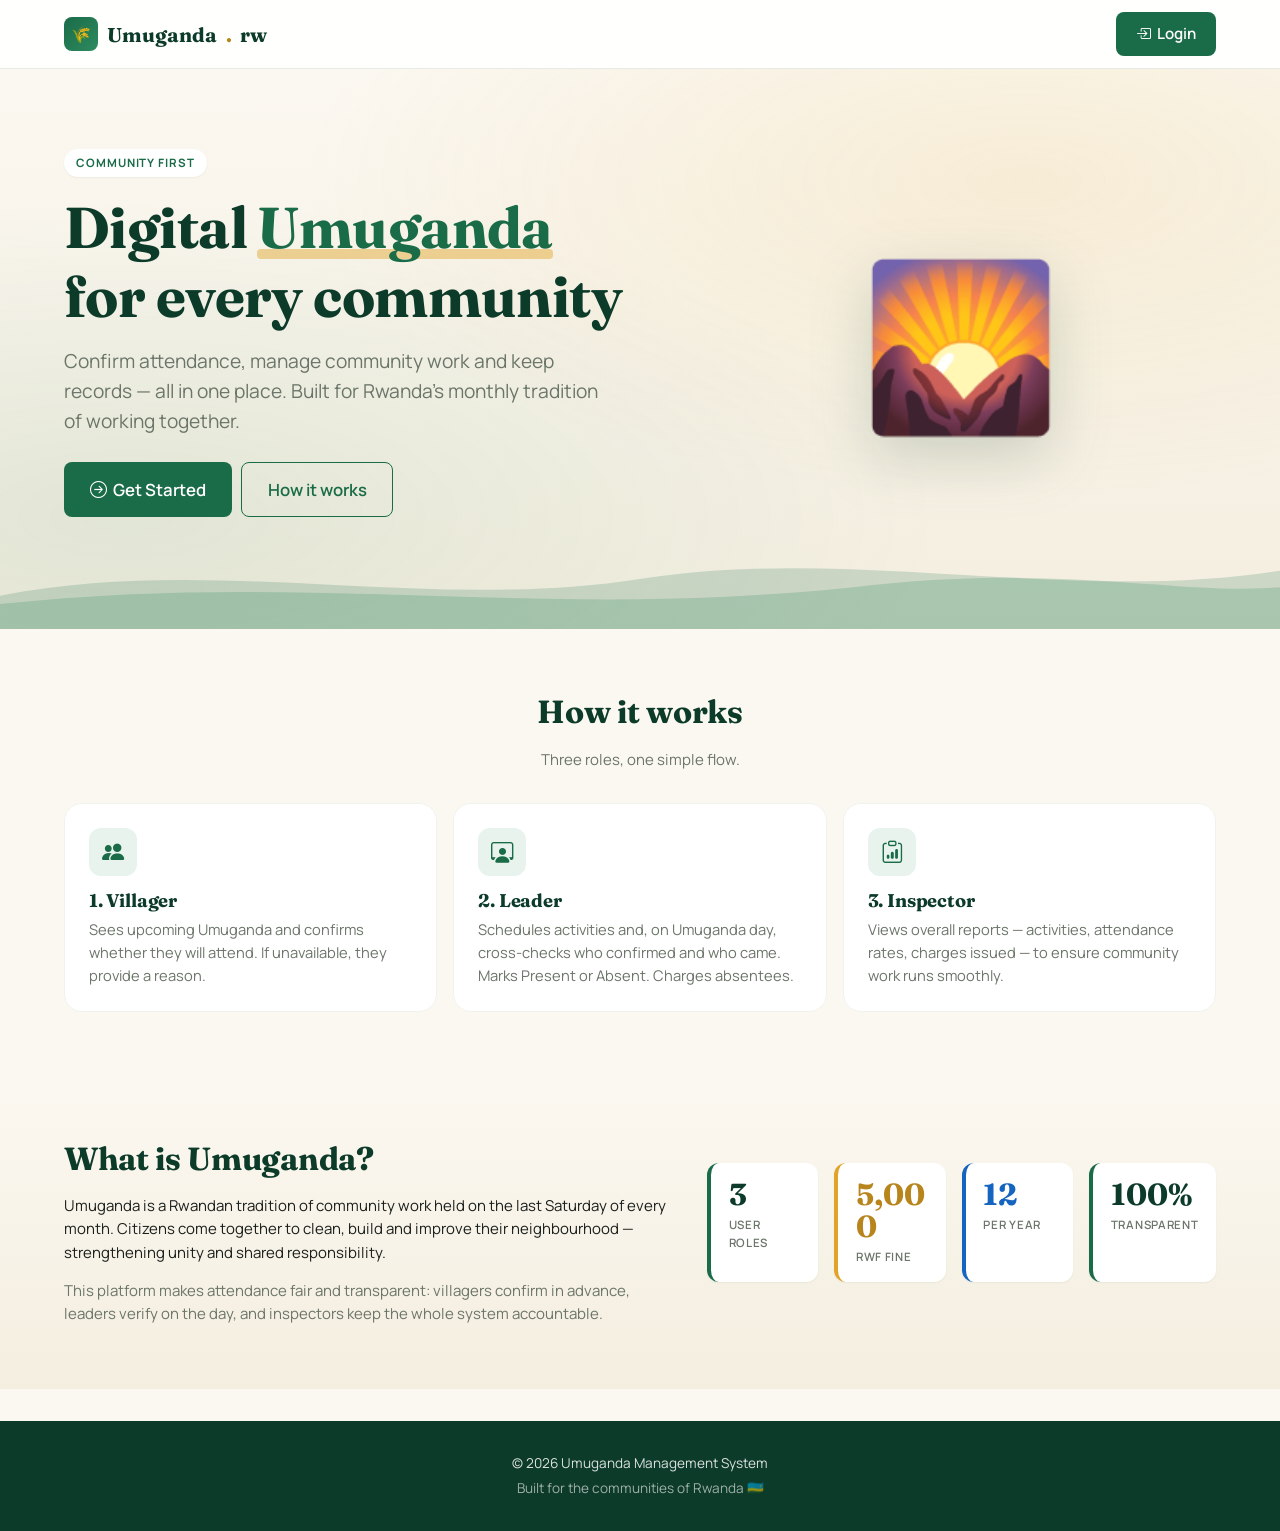
==== index.html @ d2fcb392 "My first commit" ====
<!DOCTYPE html>
<html lang="en">
<head>
  <meta charset="UTF-8" />
  <meta name="viewport" content="width=device-width, initial-scale=1, viewport-fit=cover" />
  <meta name="theme-color" content="#0d3b2a" />
  <title>Umuganda Management System | Welcome</title>

  <link rel="stylesheet" href="https://cdn.jsdelivr.net/npm/bootstrap-icons@1.11.1/font/bootstrap-icons.css" />
  <link rel="preconnect" href="https://fonts.googleapis.com" />
  <link rel="preconnect" href="https://fonts.gstatic.com" crossorigin />
  <link href="https://fonts.googleapis.com/css2?family=Fraunces:opsz,wght@9..144,500;9..144,700&family=Manrope:wght@400;500;600;700&display=swap" rel="stylesheet" />
  <link rel="stylesheet" href="css/style.css" />
</head>
<body>

  <nav class="u-navbar">
    <div class="u-container u-navbar-inner">
      <a href="index.html" class="u-brand">
        <span class="u-brand-mark"></span>
        Umuganda<span class="u-brand-dot">.</span>rw
      </a>
      <div class="u-nav-actions">
        <a href="login.html" class="btn btn-primary">
          <i class="bi bi-box-arrow-in-right"></i> <span>Login</span>
        </a>
      </div>
    </div>
  </nav>

  <!-- Hero -->
  <section class="u-hero">
    <div class="u-container">
      <div class="u-grid-hero">
        <div class="u-fade-up">
          <span class="u-tag">Community First</span>
          <h1>Digital <span class="accent">Umuganda</span><br />for every community</h1>
          <p class="lead">
            Confirm attendance, manage community work and keep records — all in one place.
            Built for Rwanda's monthly tradition of working together.
          </p>
          <div class="u-hero-actions">
            <a href="login.html" class="btn btn-primary btn-lg">
              <i class="bi bi-arrow-right-circle"></i> Get Started
            </a>
            <a href="#how" class="btn btn-outline btn-lg">How it works</a>
          </div>
        </div>
        <div class="u-fade-up d2 u-text-center">
          <div class="u-hero-illus">🌄</div>
        </div>
      </div>
    </div>
  </section>

  <!-- How it works -->
  <section id="how" class="u-section">
    <div class="u-container">
      <div class="u-section-head">
        <h2>How it works</h2>
        <p>Three roles, one simple flow.</p>
      </div>

      <div class="u-features">
        <div class="u-feature u-fade-up">
          <span class="u-feature-icon"><i class="bi bi-people-fill"></i></span>
          <h4>1. Villager</h4>
          <p>Sees upcoming Umuganda and confirms whether they will attend. If unavailable, they provide a reason.</p>
        </div>
        <div class="u-feature u-fade-up d1">
          <span class="u-feature-icon"><i class="bi bi-person-workspace"></i></span>
          <h4>2. Leader</h4>
          <p>Schedules activities and, on Umuganda day, cross-checks who confirmed and who came. Marks Present or Absent. Charges absentees.</p>
        </div>
        <div class="u-feature u-fade-up d2">
          <span class="u-feature-icon"><i class="bi bi-clipboard-data"></i></span>
          <h4>3. Inspector</h4>
          <p>Views overall reports — activities, attendance rates, charges issued — to ensure community work runs smoothly.</p>
        </div>
      </div>
    </div>
  </section>

  <!-- About -->
  <section class="u-section tinted">
    <div class="u-container">
      <div class="u-grid-hero">
        <div>
          <h2>What is Umuganda?</h2>
          <p>
            Umuganda is a Rwandan tradition of community work held on the last
            Saturday of every month. Citizens come together to clean, build and
            improve their neighbourhood — strengthening unity and shared
            responsibility.
          </p>
          <p class="u-text-muted u-mb-0">
            This platform makes attendance fair and transparent: villagers
            confirm in advance, leaders verify on the day, and inspectors keep
            the whole system accountable.
          </p>
        </div>
        <div class="u-stats-grid">
          <div class="u-stat"><div class="value">3</div><div class="label">User Roles</div></div>
          <div class="u-stat gold"><div class="value">5,000</div><div class="label">RWF Fine</div></div>
          <div class="u-stat blue"><div class="value">12</div><div class="label">Per Year</div></div>
          <div class="u-stat"><div class="value">100%</div><div class="label">Transparent</div></div>
        </div>
      </div>
    </div>
  </section>

  <footer class="u-footer">
    <div class="u-container">
      <p>© 2026 Umuganda Management System</p>
      <p class="sub">Built for the communities of Rwanda 🇷🇼</p>
    </div>
  </footer>

  <script src="js/script.js"></script>
</body>
</html>
---- css/style.css ----
/* =====================================================
   UMUGANDA MANAGEMENT SYSTEM — POLISHED UI (v3)
   Mobile-first, refined, fully responsive.
===================================================== */

:root {
  /* Palette */
  --u-green-900: #0d3b2a;
  --u-green-800: #155138;
  --u-green-700: #1a6b48;
  --u-green-500: #2e8b5f;
  --u-green-100: #e8f3ed;
  --u-green-50:  #f3f9f5;

  --u-gold:      #e0a528;
  --u-gold-dark: #b8851d;
  --u-gold-100:  #fef5dd;

  --u-red:       #c0392b;
  --u-red-100:   #fce8e6;
  --u-blue:      #1565c0;
  --u-blue-100:  #e3f0fc;

  --u-cream:     #fbf8f1;
  --u-surface:   #ffffff;
  --u-ink:       #1a1f1c;
  --u-muted:     #6b7569;
  --u-border:    #e7ebe5;
  --u-border-soft: #f0f3ed;

  /* Shadows */
  --u-shadow-sm: 0 1px 2px rgba(13, 59, 42, 0.06);
  --u-shadow:    0 4px 16px rgba(13, 59, 42, 0.08);
  --u-shadow-lg: 0 16px 48px rgba(13, 59, 42, 0.12);

  /* Radius */
  --u-r-sm: 8px;
  --u-r:    12px;
  --u-r-lg: 18px;

  /* Layout */
  --u-container: 1200px;
}

/* ===== Reset & Base ===== */
*, *::before, *::after { box-sizing: border-box; }

html { -webkit-text-size-adjust: 100%; }

body {
  margin: 0;
  font-family: 'Manrope', 'Inter', system-ui, sans-serif;
  font-size: 15px;
  line-height: 1.55;
  color: var(--u-ink);
  background: var(--u-cream);
  min-height: 100vh;
  -webkit-font-smoothing: antialiased;
}

h1, h2, h3, h4, h5, h6 {
  font-family: 'Fraunces', 'Playfair Display', Georgia, serif;
  font-weight: 700;
  color: var(--u-green-900);
  margin: 0 0 0.5em;
  letter-spacing: -0.01em;
  line-height: 1.2;
}

h1 { font-size: clamp(1.8rem, 4.5vw, 2.6rem); }
h2 { font-size: clamp(1.5rem, 3.5vw, 2rem); }
h3 { font-size: clamp(1.15rem, 2.5vw, 1.35rem); }

a { color: var(--u-green-700); }

p { margin: 0 0 1em; }

img, svg { max-width: 100%; height: auto; display: block; }

/* ===== Container ===== */
.u-container {
  width: 100%;
  max-width: var(--u-container);
  margin: 0 auto;
  padding: 0 1rem;
}
@media (min-width: 768px) { .u-container { padding: 0 1.5rem; } }

/* ===== Navbar ===== */
.u-navbar {
  background: var(--u-surface);
  border-bottom: 1px solid var(--u-border);
  padding: 0.75rem 0;
  position: sticky;
  top: 0;
  z-index: 50;
  backdrop-filter: saturate(1.4) blur(8px);
  background: rgba(255, 255, 255, 0.92);
}
.u-navbar-inner {
  display: flex;
  align-items: center;
  justify-content: space-between;
  gap: 1rem;
}
.u-brand {
  display: inline-flex;
  align-items: center;
  gap: 0.55rem;
  text-decoration: none;
  color: var(--u-green-900);
  font-family: 'Fraunces', 'Playfair Display', serif;
  font-weight: 700;
  font-size: 1.25rem;
}
.u-brand-mark {
  width: 34px; height: 34px;
  background: linear-gradient(135deg, var(--u-green-700), var(--u-green-500));
  border-radius: var(--u-r-sm);
  display: inline-grid;
  place-items: center;
  color: var(--u-gold);
  font-size: 1rem;
}
.u-brand-mark::before { content: "🌾"; }
.u-brand-dot { color: var(--u-gold-dark); }

.u-nav-actions {
  display: flex;
  align-items: center;
  gap: 0.5rem;
}
.u-nav-user {
  display: none;
  align-items: center;
  gap: 0.5rem;
  font-size: 0.85rem;
  color: var(--u-muted);
}
@media (min-width: 640px) { .u-nav-user { display: inline-flex; } }

.u-avatar {
  width: 32px; height: 32px;
  border-radius: 50%;
  background: var(--u-green-100);
  color: var(--u-green-700);
  display: inline-grid;
  place-items: center;
  font-weight: 700;
  font-size: 0.85rem;
}

/* ===== Buttons ===== */
.btn {
  display: inline-flex;
  align-items: center;
  justify-content: center;
  gap: 0.4rem;
  border: none;
  background: transparent;
  font-family: inherit;
  font-size: 0.95rem;
  font-weight: 600;
  padding: 0.65rem 1.25rem;
  border-radius: var(--u-r-sm);
  cursor: pointer;
  text-decoration: none;
  transition: transform 0.15s ease, box-shadow 0.2s ease, background 0.2s ease, color 0.2s ease;
  white-space: nowrap;
  min-height: 44px;
}
.btn:active { transform: translateY(1px); }
.btn-sm  { font-size: 0.85rem; padding: 0.45rem 0.85rem; min-height: 36px; }
.btn-lg  { font-size: 1.05rem; padding: 0.85rem 1.6rem; }
.btn-block { width: 100%; }

.btn-primary {
  background: var(--u-green-700);
  color: #fff;
}
.btn-primary:hover { background: var(--u-green-800); box-shadow: 0 6px 18px rgba(13, 59, 42, 0.22); }

.btn-gold {
  background: var(--u-gold);
  color: var(--u-ink);
}
.btn-gold:hover { background: var(--u-gold-dark); color: #fff; box-shadow: 0 6px 18px rgba(184, 133, 29, 0.3); }

.btn-outline {
  background: transparent;
  color: var(--u-green-700);
  border: 1.5px solid var(--u-green-700);
}
.btn-outline:hover { background: var(--u-green-700); color: #fff; }

.btn-danger {
  background: var(--u-red);
  color: #fff;
}
.btn-danger:hover { background: #a02c20; box-shadow: 0 6px 18px rgba(192, 57, 43, 0.25); }

.btn-danger-outline {
  background: transparent;
  color: var(--u-red);
  border: 1.5px solid var(--u-red);
}
.btn-danger-outline:hover { background: var(--u-red); color: #fff; }

.btn-ghost {
  background: transparent;
  color: var(--u-muted);
}
.btn-ghost:hover { background: var(--u-green-50); color: var(--u-green-700); }

/* Icon-only on small screens */
.btn-icon-mobile .label { display: inline; }
@media (max-width: 480px) {
  .btn-icon-mobile { padding: 0.5rem; min-width: 40px; }
  .btn-icon-mobile .label { display: none; }
}

/* ===== Forms ===== */
.u-form-group { margin-bottom: 1rem; }
.u-form-label {
  display: block;
  font-weight: 600;
  font-size: 0.85rem;
  color: var(--u-ink);
  margin-bottom: 0.4rem;
}
.u-input, .u-textarea, .u-select {
  width: 100%;
  font-family: inherit;
  font-size: 0.95rem;
  padding: 0.7rem 0.9rem;
  background: #fff;
  border: 1.5px solid var(--u-border);
  border-radius: var(--u-r-sm);
  color: var(--u-ink);
  transition: border-color 0.15s, box-shadow 0.15s;
  min-height: 44px;
}
.u-textarea { min-height: 90px; resize: vertical; }
.u-input:focus, .u-textarea:focus, .u-select:focus {
  outline: none;
  border-color: var(--u-green-500);
  box-shadow: 0 0 0 3px rgba(46, 139, 95, 0.15);
}
.u-form-row {
  display: grid;
  grid-template-columns: 1fr;
  gap: 0.75rem;
}
@media (min-width: 600px) {
  .u-form-row.cols-2 { grid-template-columns: 1fr 1fr; }
}

/* ===== Cards & Panels ===== */
.u-panel {
  background: var(--u-surface);
  border-radius: var(--u-r-lg);
  padding: 1.25rem;
  margin-bottom: 1rem;
  box-shadow: var(--u-shadow);
  border: 1px solid var(--u-border-soft);
}
@media (min-width: 768px) {
  .u-panel { padding: 1.6rem; margin-bottom: 1.25rem; }
}

.u-panel-title {
  font-size: 1.1rem;
  margin: 0 0 1rem;
  display: flex;
  align-items: center;
  gap: 0.6rem;
}
.u-panel-title::before {
  content: "";
  width: 4px;
  height: 20px;
  background: var(--u-gold);
  border-radius: 4px;
  display: inline-block;
}
.u-panel-subtitle {
  color: var(--u-muted);
  font-size: 0.85rem;
  margin: -0.5rem 0 1rem;
}

/* ===== Stats Cards ===== */
.u-stats-grid {
  display: grid;
  grid-template-columns: repeat(2, 1fr);
  gap: 0.75rem;
  margin-bottom: 1.25rem;
}
@media (min-width: 768px) {
  .u-stats-grid { grid-template-columns: repeat(4, 1fr); gap: 1rem; }
}
.u-stat {
  background: var(--u-surface);
  border-radius: var(--u-r);
  padding: 1rem 1.1rem;
  box-shadow: var(--u-shadow-sm);
  border-left: 4px solid var(--u-green-700);
  transition: transform 0.2s, box-shadow 0.2s;
}
.u-stat:hover { transform: translateY(-2px); box-shadow: var(--u-shadow); }
.u-stat .value {
  font-family: 'Fraunces', 'Playfair Display', serif;
  font-size: clamp(1.4rem, 4vw, 1.9rem);
  font-weight: 700;
  color: var(--u-green-900);
  line-height: 1.05;
  word-break: break-word;
}
.u-stat .label {
  margin-top: 0.3rem;
  color: var(--u-muted);
  font-size: 0.72rem;
  text-transform: uppercase;
  letter-spacing: 0.06em;
  font-weight: 600;
}
.u-stat.gold      { border-left-color: var(--u-gold); }
.u-stat.gold      .value { color: var(--u-gold-dark); }
.u-stat.blue      { border-left-color: var(--u-blue); }
.u-stat.blue      .value { color: var(--u-blue); }
.u-stat.danger    { border-left-color: var(--u-red); }
.u-stat.danger    .value { color: var(--u-red); }

/* ===== Tables (with mobile card transformation) ===== */
.u-table-wrap { overflow-x: auto; -webkit-overflow-scrolling: touch; }

.u-table {
  width: 100%;
  border-collapse: collapse;
  font-size: 0.92rem;
}
.u-table th {
  text-align: left;
  font-size: 0.72rem;
  text-transform: uppercase;
  letter-spacing: 0.07em;
  color: var(--u-muted);
  font-weight: 700;
  padding: 0.7rem 0.8rem;
  border-bottom: 2px solid var(--u-border);
  white-space: nowrap;
}
.u-table td {
  padding: 0.85rem 0.8rem;
  border-bottom: 1px solid var(--u-border-soft);
  vertical-align: top;
}
.u-table tr:last-child td { border-bottom: none; }
.u-table tr:hover td { background: var(--u-green-50); }

/* On mobile, transform each row into a card */
@media (max-width: 700px) {
  .u-table thead { display: none; }
  .u-table, .u-table tbody, .u-table tr, .u-table td { display: block; width: 100%; }
  .u-table tr {
    background: var(--u-surface);
    border: 1px solid var(--u-border);
    border-radius: var(--u-r);
    margin-bottom: 0.7rem;
    padding: 0.75rem 1rem;
  }
  .u-table tr:hover td { background: transparent; }
  .u-table td {
    display: flex;
    justify-content: space-between;
    align-items: center;
    gap: 0.75rem;
    padding: 0.45rem 0;
    border: none;
    text-align: right;
  }
  .u-table td::before {
    content: attr(data-label);
    font-weight: 700;
    font-size: 0.72rem;
    text-transform: uppercase;
    letter-spacing: 0.06em;
    color: var(--u-muted);
    text-align: left;
    flex-shrink: 0;
  }
  .u-table td.actions { justify-content: flex-end; flex-wrap: wrap; }
  .u-table td.actions::before { display: none; }
}

/* ===== Status pills ===== */
.u-pill {
  display: inline-flex;
  align-items: center;
  gap: 0.3rem;
  padding: 3px 10px;
  border-radius: 999px;
  font-size: 0.75rem;
  font-weight: 600;
  white-space: nowrap;
}
.u-pill.present     { background: var(--u-green-100); color: var(--u-green-800); }
.u-pill.absent      { background: var(--u-red-100); color: var(--u-red); }
.u-pill.pending     { background: var(--u-gold-100); color: var(--u-gold-dark); }
.u-pill.scheduled   { background: var(--u-blue-100); color: var(--u-blue); }
.u-pill.completed   { background: var(--u-green-100); color: var(--u-green-800); }
.u-pill.muted       { background: #ecefe9; color: var(--u-muted); }
.u-pill.gold        { background: var(--u-gold-100); color: var(--u-gold-dark); }
.u-pill-lg          { padding: 5px 12px; font-size: 0.85rem; }

/* ===== Hero (welcome) ===== */
.u-hero {
  position: relative;
  padding: 3rem 0 5rem;
  background:
    radial-gradient(ellipse at 80% 20%, rgba(224, 165, 40, 0.12), transparent 50%),
    radial-gradient(ellipse at 10% 80%, rgba(46, 139, 95, 0.10), transparent 50%),
    linear-gradient(180deg, #fbf8f1 0%, #f4eedf 100%);
  overflow: hidden;
}
@media (min-width: 768px) {
  .u-hero { padding: 5rem 0 7rem; }
}
.u-hero::after {
  content: "";
  position: absolute;
  left: 0; right: 0; bottom: 0;
  height: 100px;
  background: url("data:image/svg+xml;utf8,<svg xmlns='http://www.w3.org/2000/svg' viewBox='0 0 1200 120' preserveAspectRatio='none'><path d='M0,80 C200,30 400,100 600,60 C800,20 1000,90 1200,50 L1200,120 L0,120 Z' fill='%231a6b48' opacity='0.18'/><path d='M0,90 C300,50 500,110 800,70 C1000,40 1100,80 1200,70 L1200,120 L0,120 Z' fill='%232e8b5f' opacity='0.22'/></svg>") center bottom / cover no-repeat;
  pointer-events: none;
}
.u-hero h1 {
  font-size: clamp(2rem, 6vw, 3.6rem);
  margin-bottom: 1rem;
}
.u-hero .accent {
  color: var(--u-green-700);
  position: relative;
  display: inline-block;
}
.u-hero .accent::after {
  content: "";
  position: absolute;
  left: 0; right: 0; bottom: 0.05em;
  height: 0.18em;
  background: var(--u-gold);
  z-index: -1;
  opacity: 0.45;
  border-radius: 4px;
}
.u-hero .lead {
  font-size: clamp(1rem, 2.4vw, 1.2rem);
  color: var(--u-muted);
  max-width: 540px;
  margin-bottom: 1.6rem;
}
.u-hero-illus {
  font-size: clamp(5rem, 16vw, 10rem);
  text-align: center;
  filter: drop-shadow(0 20px 30px rgba(13, 59, 42, 0.18));
  margin-top: 1rem;
}

.u-hero-actions { display: flex; flex-wrap: wrap; gap: 0.6rem; }

.u-tag {
  display: inline-block;
  background: #fff;
  color: var(--u-green-700);
  font-size: 0.72rem;
  font-weight: 700;
  text-transform: uppercase;
  letter-spacing: 0.08em;
  padding: 5px 12px;
  border-radius: 999px;
  margin-bottom: 1rem;
  box-shadow: var(--u-shadow-sm);
}

/* ===== Hero / page grid ===== */
.u-grid-hero {
  display: grid;
  grid-template-columns: 1fr;
  gap: 1.5rem;
  align-items: center;
}
@media (min-width: 900px) {
  .u-grid-hero { grid-template-columns: 1.2fr 1fr; gap: 2rem; }
}

/* ===== Feature cards ===== */
.u-features {
  display: grid;
  grid-template-columns: 1fr;
  gap: 1rem;
}
@media (min-width: 640px) { .u-features { grid-template-columns: repeat(2, 1fr); } }
@media (min-width: 900px) { .u-features { grid-template-columns: repeat(3, 1fr); } }

.u-feature {
  background: var(--u-surface);
  border: 1px solid var(--u-border-soft);
  border-radius: var(--u-r-lg);
  padding: 1.5rem;
  transition: transform 0.25s, box-shadow 0.25s, border-color 0.25s;
}
.u-feature:hover {
  transform: translateY(-3px);
  box-shadow: var(--u-shadow-lg);
  border-color: var(--u-green-500);
}
.u-feature-icon {
  width: 48px; height: 48px;
  display: inline-grid;
  place-items: center;
  background: var(--u-green-100);
  color: var(--u-green-700);
  border-radius: var(--u-r);
  font-size: 1.4rem;
  margin-bottom: 0.85rem;
}
.u-feature h4 {
  font-family: 'Fraunces', serif;
  font-size: 1.15rem;
  margin: 0 0 0.4rem;
  color: var(--u-green-900);
}
.u-feature p { margin: 0; color: var(--u-muted); font-size: 0.92rem; }

/* ===== Sections ===== */
.u-section { padding: 3rem 0; }
@media (min-width: 768px) { .u-section { padding: 4rem 0; } }
.u-section.tinted { background: linear-gradient(180deg, var(--u-cream), #f4eedf); }
.u-section-head { text-align: center; margin-bottom: 2rem; }
.u-section-head p { color: var(--u-muted); margin: 0; }

/* ===== Login ===== */
.u-login-wrap {
  min-height: calc(100vh - 64px);
  display: grid;
  place-items: center;
  padding: 1.5rem 1rem;
  background:
    radial-gradient(circle at 20% 20%, rgba(46,139,95,0.08), transparent 40%),
    radial-gradient(circle at 80% 80%, rgba(224,165,40,0.08), transparent 40%),
    var(--u-cream);
}
.u-login-card {
  width: 100%;
  max-width: 460px;
  background: var(--u-surface);
  border-radius: var(--u-r-lg);
  box-shadow: var(--u-shadow-lg);
  padding: 1.75rem;
}
@media (min-width: 480px) { .u-login-card { padding: 2.25rem; } }

.u-login-card .icon-circle {
  width: 56px; height: 56px;
  display: grid;
  place-items: center;
  background: var(--u-green-100);
  color: var(--u-green-700);
  font-size: 1.5rem;
  border-radius: 50%;
  margin: 0 auto 0.75rem;
}

.u-role-grid {
  display: grid;
  grid-template-columns: repeat(3, 1fr);
  gap: 0.5rem;
  margin-bottom: 1.25rem;
}
.u-role-btn {
  background: var(--u-surface);
  border: 2px solid var(--u-border);
  border-radius: var(--u-r);
  padding: 0.85rem 0.4rem;
  cursor: pointer;
  transition: all 0.18s ease;
  text-align: center;
  font-size: 0.8rem;
  font-weight: 600;
  color: var(--u-muted);
  font-family: inherit;
}
.u-role-btn .icon { display: block; font-size: 1.4rem; margin-bottom: 0.3rem; line-height: 1; }
.u-role-btn:hover  { border-color: var(--u-green-500); color: var(--u-green-700); }
.u-role-btn.active {
  border-color: var(--u-green-700);
  background: var(--u-green-100);
  color: var(--u-green-900);
}

.u-hint {
  background: var(--u-gold-100);
  border-left: 3px solid var(--u-gold);
  padding: 0.7rem 0.9rem;
  border-radius: var(--u-r-sm);
  font-size: 0.8rem;
  color: #6c5a00;
  margin-top: 1rem;
  line-height: 1.7;
}
.u-hint code {
  background: rgba(0,0,0,0.07);
  padding: 1px 6px;
  border-radius: 3px;
  color: var(--u-ink);
  font-size: 0.85em;
}

.u-error {
  background: var(--u-red-100);
  color: var(--u-red);
  padding: 0.6rem 0.9rem;
  border-radius: var(--u-r-sm);
  font-size: 0.85rem;
  margin-bottom: 1rem;
}

/* ===== Dashboard header ===== */
.u-dash-header {
  background: linear-gradient(135deg, var(--u-green-900), var(--u-green-700));
  color: #fff;
  padding: 2rem 0 2.5rem;
  position: relative;
  overflow: hidden;
}
.u-dash-header::after {
  content: "";
  position: absolute;
  right: -80px; top: -80px;
  width: 280px; height: 280px;
  background: radial-gradient(circle, var(--u-gold) 0%, transparent 70%);
  opacity: 0.18;
}
.u-dash-header h1 { color: #fff; margin: 0; font-size: clamp(1.6rem, 4vw, 2.2rem); }
.u-dash-header .subtitle { color: rgba(255,255,255,0.85); margin: 0.4rem 0 0; font-size: 0.95rem; }
.u-dash-header .role-badge {
  display: inline-block;
  background: var(--u-gold);
  color: var(--u-ink);
  font-size: 0.7rem;
  font-weight: 700;
  text-transform: uppercase;
  letter-spacing: 0.1em;
  padding: 4px 12px;
  border-radius: 999px;
  margin-bottom: 0.8rem;
}

/* ===== Layout helpers ===== */
.u-main { padding: 1.5rem 0 3rem; }
.u-grid {
  display: grid;
  grid-template-columns: 1fr;
  gap: 1rem;
}
@media (min-width: 900px) {
  .u-grid.cols-7-5 { grid-template-columns: 7fr 5fr; gap: 1.25rem; }
  .u-grid.cols-2   { grid-template-columns: 1fr 1fr; gap: 1.25rem; }
}

/* ===== Activity card (villager view) ===== */
.u-activity-card {
  background: var(--u-green-50);
  border: 1px solid var(--u-green-100);
  border-radius: var(--u-r);
  padding: 1rem 1.1rem;
  margin-bottom: 0.85rem;
  transition: transform 0.15s ease, box-shadow 0.15s ease;
}
.u-activity-card:hover { box-shadow: var(--u-shadow-sm); }
.u-activity-card .title { font-weight: 700; color: var(--u-green-900); margin-bottom: 0.2rem; }
.u-activity-card .meta {
  display: flex;
  flex-wrap: wrap;
  gap: 0.85rem;
  color: var(--u-muted);
  font-size: 0.85rem;
  margin-bottom: 0.7rem;
}
.u-activity-card .meta i { margin-right: 0.2rem; }
.u-activity-card .actions {
  display: flex;
  flex-wrap: wrap;
  gap: 0.5rem;
  margin-top: 0.7rem;
}
.u-activity-card .my-status {
  display: inline-block;
  margin-bottom: 0.5rem;
}
.u-activity-card .reason {
  font-size: 0.82rem;
  color: var(--u-muted);
  font-style: italic;
  margin-top: 0.3rem;
}

/* ===== Announcement card ===== */
.u-announce {
  border-left: 3px solid var(--u-gold);
  padding: 0.7rem 1rem;
  margin-bottom: 0.85rem;
  background: var(--u-gold-100);
  border-radius: 0 var(--u-r-sm) var(--u-r-sm) 0;
}
.u-announce strong { display: block; color: var(--u-green-900); }
.u-announce p { margin: 0.25rem 0; font-size: 0.88rem; }
.u-announce small { color: var(--u-muted); font-size: 0.78rem; }

/* ===== Empty state ===== */
.u-empty {
  text-align: center;
  padding: 1.75rem 1rem;
  color: var(--u-muted);
  font-size: 0.9rem;
}
.u-empty-icon { font-size: 2.2rem; opacity: 0.5; display: block; margin-bottom: 0.4rem; }

/* ===== Info banner / activity summary ===== */
.u-summary {
  background: var(--u-green-100);
  border-radius: var(--u-r);
  padding: 0.85rem 1rem;
  margin-bottom: 1rem;
}
.u-summary strong { color: var(--u-green-900); }
.u-summary .stats {
  display: flex;
  flex-wrap: wrap;
  gap: 0.85rem;
  margin-top: 0.4rem;
  font-size: 0.85rem;
  color: var(--u-green-800);
}

/* ===== Toasts ===== */
.u-toast-host {
  position: fixed;
  top: 1rem; left: 50%;
  transform: translateX(-50%);
  z-index: 100;
  display: flex;
  flex-direction: column;
  gap: 0.5rem;
  max-width: calc(100% - 2rem);
}
.u-toast {
  background: var(--u-surface);
  border-radius: var(--u-r);
  padding: 0.75rem 1rem 0.75rem 0.85rem;
  box-shadow: var(--u-shadow-lg);
  border-left: 4px solid var(--u-green-700);
  font-size: 0.9rem;
  font-weight: 500;
  display: flex;
  align-items: center;
  gap: 0.6rem;
  transform: translateY(-20px);
  opacity: 0;
  transition: transform 0.25s ease, opacity 0.25s ease;
  min-width: 240px;
  max-width: 380px;
}
.u-toast.show { transform: translateY(0); opacity: 1; }
.u-toast.success { border-left-color: var(--u-green-700); }
.u-toast.warn    { border-left-color: var(--u-gold); }
.u-toast.error   { border-left-color: var(--u-red); }
.u-toast i { font-size: 1.1rem; flex-shrink: 0; }
.u-toast.success i { color: var(--u-green-700); }
.u-toast.warn i    { color: var(--u-gold-dark); }
.u-toast.error i   { color: var(--u-red); }

/* ===== Mismatch alert (leader cross-check) ===== */
.u-flag {
  display: block;
  font-size: 0.75rem;
  margin-top: 0.3rem;
  font-weight: 600;
}
.u-flag.warn  { color: var(--u-red); }
.u-flag.good  { color: var(--u-green-700); }

/* ===== Footer ===== */
.u-footer {
  background: var(--u-green-900);
  color: rgba(255,255,255,0.85);
  padding: 2rem 0;
  margin-top: 2rem;
  text-align: center;
  font-size: 0.85rem;
}
.u-footer p { margin: 0; }
.u-footer .sub { opacity: 0.7; margin-top: 0.25rem; }

/* ===== Animations ===== */
@keyframes fadeUp {
  from { opacity: 0; transform: translateY(12px); }
  to   { opacity: 1; transform: translateY(0); }
}
.u-fade-up { animation: fadeUp 0.55s ease both; }
.u-fade-up.d1 { animation-delay: 0.08s; }
.u-fade-up.d2 { animation-delay: 0.16s; }
.u-fade-up.d3 { animation-delay: 0.24s; }

/* ===== Utilities ===== */
.u-text-muted   { color: var(--u-muted) !important; }
.u-text-center  { text-align: center; }
.u-mb-0  { margin-bottom: 0 !important; }
.u-mb-1  { margin-bottom: 0.5rem !important; }
.u-mb-2  { margin-bottom: 1rem !important; }
.u-mt-1  { margin-top: 0.5rem !important; }
.u-flex  { display: flex; }
.u-flex-between { display: flex; justify-content: space-between; align-items: center; flex-wrap: wrap; gap: 0.75rem; }
.u-gap-1 { gap: 0.5rem; }
.u-gap-2 { gap: 1rem; }
.u-hidden-mobile { display: none; }
@media (min-width: 768px) { .u-hidden-mobile { display: inline-block; } }
.u-hidden-desktop { display: inline-block; }
@media (min-width: 768px) { .u-hidden-desktop { display: none; } }
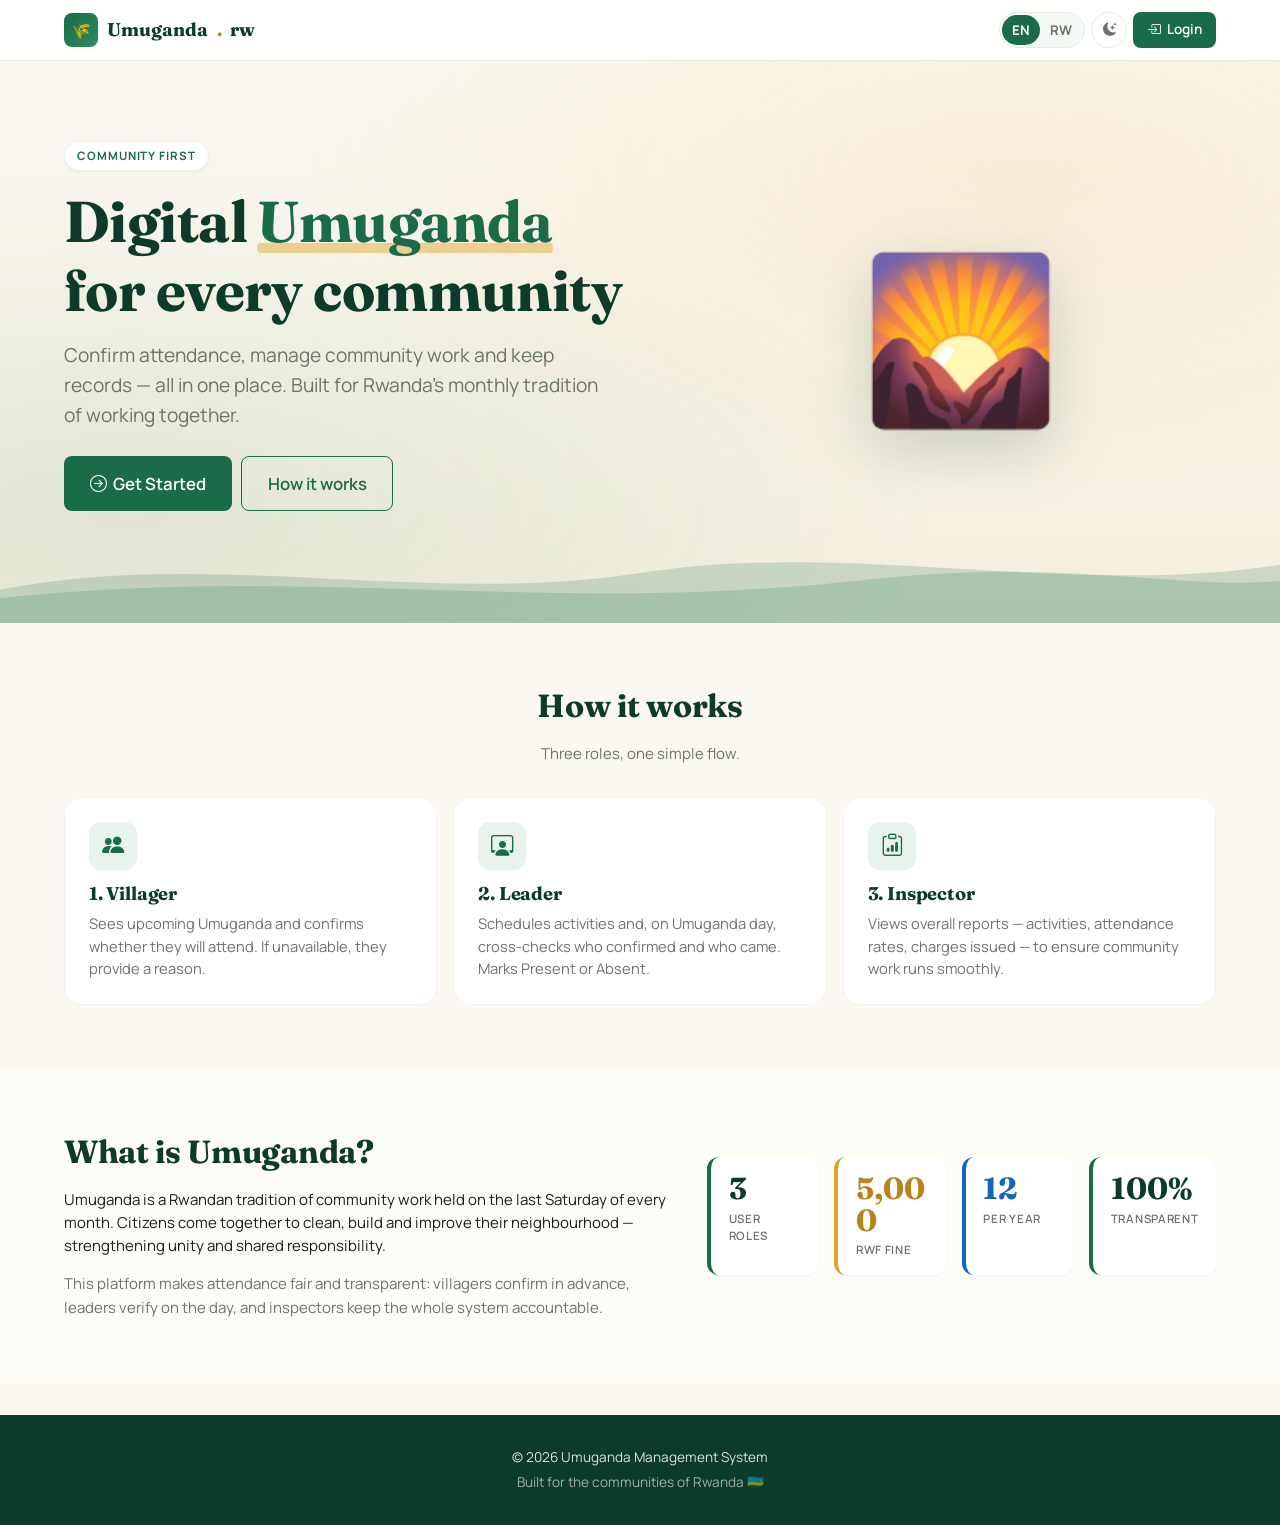
==== commit 18efd27e: "Complete Umuganda Management System with PWA, i18n, analytics" ====
--- a/index.html
+++ b/index.html
@@ -4,7 +4,10 @@
   <meta charset="UTF-8" />
   <meta name="viewport" content="width=device-width, initial-scale=1, viewport-fit=cover" />
   <meta name="theme-color" content="#0d3b2a" />
-  <title>Umuganda Management System | Welcome</title>
+  <title>Umuganda Management System</title>
+
+  <link rel="manifest" href="manifest.json" />
+  <link rel="apple-touch-icon" href="icons/icon-192.png" />
 
   <link rel="stylesheet" href="https://cdn.jsdelivr.net/npm/bootstrap-icons@1.11.1/font/bootstrap-icons.css" />
   <link rel="preconnect" href="https://fonts.googleapis.com" />
@@ -18,32 +21,45 @@
     <div class="u-container u-navbar-inner">
       <a href="index.html" class="u-brand">
         <span class="u-brand-mark"></span>
-        Umuganda<span class="u-brand-dot">.</span>rw
+        <span data-i18n="brand_name">Umuganda</span><span class="u-brand-dot">.</span>rw
       </a>
       <div class="u-nav-actions">
-        <a href="login.html" class="btn btn-primary">
-          <i class="bi bi-box-arrow-in-right"></i> <span>Login</span>
+        <span class="u-offline-badge">Offline</span>
+        <div class="u-lang-switch" role="tablist" aria-label="Language">
+          <button class="lang-btn active" data-lang="en" onclick="setLang('en')">EN</button>
+          <button class="lang-btn" data-lang="rw" onclick="setLang('rw')">RW</button>
+        </div>
+        <button class="u-theme-toggle" onclick="toggleTheme()" aria-label="Toggle dark mode">
+          <i class="bi bi-moon-stars-fill icon-moon"></i>
+          <i class="bi bi-sun-fill icon-sun"></i>
+        </button>
+        <a href="login.html" class="btn btn-primary btn-sm">
+          <i class="bi bi-box-arrow-in-right"></i>
+          <span data-i18n="login">Login</span>
         </a>
       </div>
     </div>
   </nav>
 
-  <!-- Hero -->
   <section class="u-hero">
     <div class="u-container">
       <div class="u-grid-hero">
         <div class="u-fade-up">
-          <span class="u-tag">Community First</span>
-          <h1>Digital <span class="accent">Umuganda</span><br />for every community</h1>
-          <p class="lead">
+          <span class="u-tag" data-i18n="tagline">Community First</span>
+          <h1>
+            <span data-i18n="hero_title_pre">Digital</span>
+            <span class="accent" data-i18n="hero_title_accent">Umuganda</span><br />
+            <span data-i18n="hero_title_post">for every community</span>
+          </h1>
+          <p class="lead" data-i18n="hero_lead">
             Confirm attendance, manage community work and keep records — all in one place.
-            Built for Rwanda's monthly tradition of working together.
           </p>
           <div class="u-hero-actions">
             <a href="login.html" class="btn btn-primary btn-lg">
-              <i class="bi bi-arrow-right-circle"></i> Get Started
+              <i class="bi bi-arrow-right-circle"></i>
+              <span data-i18n="get_started">Get Started</span>
             </a>
-            <a href="#how" class="btn btn-outline btn-lg">How it works</a>
+            <a href="#how" class="btn btn-outline btn-lg" data-i18n="how_it_works">How it works</a>
           </div>
         </div>
         <div class="u-fade-up d2 u-text-center">
@@ -53,57 +69,46 @@
     </div>
   </section>
 
-  <!-- How it works -->
   <section id="how" class="u-section">
     <div class="u-container">
       <div class="u-section-head">
-        <h2>How it works</h2>
-        <p>Three roles, one simple flow.</p>
+        <h2 data-i18n="how_it_works">How it works</h2>
+        <p data-i18n="how_subtitle">Three roles, one simple flow.</p>
       </div>
 
       <div class="u-features">
         <div class="u-feature u-fade-up">
           <span class="u-feature-icon"><i class="bi bi-people-fill"></i></span>
-          <h4>1. Villager</h4>
-          <p>Sees upcoming Umuganda and confirms whether they will attend. If unavailable, they provide a reason.</p>
+          <h4>1. <span data-i18n="role_villager">Villager</span></h4>
+          <p data-i18n="step_villager">Sees upcoming Umuganda and confirms attendance.</p>
         </div>
         <div class="u-feature u-fade-up d1">
           <span class="u-feature-icon"><i class="bi bi-person-workspace"></i></span>
-          <h4>2. Leader</h4>
-          <p>Schedules activities and, on Umuganda day, cross-checks who confirmed and who came. Marks Present or Absent. Charges absentees.</p>
+          <h4>2. <span data-i18n="role_leader">Leader</span></h4>
+          <p data-i18n="step_leader">Schedules activities and cross-checks attendance.</p>
         </div>
         <div class="u-feature u-fade-up d2">
           <span class="u-feature-icon"><i class="bi bi-clipboard-data"></i></span>
-          <h4>3. Inspector</h4>
-          <p>Views overall reports — activities, attendance rates, charges issued — to ensure community work runs smoothly.</p>
+          <h4>3. <span data-i18n="role_inspector">Inspector</span></h4>
+          <p data-i18n="step_inspector">Views overall reports and monitors the system.</p>
         </div>
       </div>
     </div>
   </section>
 
-  <!-- About -->
   <section class="u-section tinted">
     <div class="u-container">
       <div class="u-grid-hero">
         <div>
-          <h2>What is Umuganda?</h2>
-          <p>
-            Umuganda is a Rwandan tradition of community work held on the last
-            Saturday of every month. Citizens come together to clean, build and
-            improve their neighbourhood — strengthening unity and shared
-            responsibility.
-          </p>
-          <p class="u-text-muted u-mb-0">
-            This platform makes attendance fair and transparent: villagers
-            confirm in advance, leaders verify on the day, and inspectors keep
-            the whole system accountable.
-          </p>
+          <h2 data-i18n="what_is_umuganda">What is Umuganda?</h2>
+          <p data-i18n="what_is_body">Umuganda is a Rwandan tradition of community work...</p>
+          <p class="u-text-muted u-mb-0" data-i18n="what_is_sub">This platform makes attendance fair and transparent.</p>
         </div>
         <div class="u-stats-grid">
-          <div class="u-stat"><div class="value">3</div><div class="label">User Roles</div></div>
-          <div class="u-stat gold"><div class="value">5,000</div><div class="label">RWF Fine</div></div>
-          <div class="u-stat blue"><div class="value">12</div><div class="label">Per Year</div></div>
-          <div class="u-stat"><div class="value">100%</div><div class="label">Transparent</div></div>
+          <div class="u-stat"><div class="value">3</div><div class="label" data-i18n="user_roles">User Roles</div></div>
+          <div class="u-stat gold"><div class="value">5,000</div><div class="label" data-i18n="rwf_fine">RWF Fine</div></div>
+          <div class="u-stat blue"><div class="value">12</div><div class="label" data-i18n="per_year">Per Year</div></div>
+          <div class="u-stat"><div class="value">100%</div><div class="label" data-i18n="transparent">Transparent</div></div>
         </div>
       </div>
     </div>
@@ -111,11 +116,23 @@
 
   <footer class="u-footer">
     <div class="u-container">
-      <p>© 2026 Umuganda Management System</p>
-      <p class="sub">Built for the communities of Rwanda 🇷🇼</p>
+      <p data-i18n="footer_line1">© 2026 Umuganda Management System</p>
+      <p class="sub" data-i18n="footer_line2">Built for the communities of Rwanda 🇷🇼</p>
     </div>
   </footer>
 
+  <!-- PWA install banner -->
+  <div class="u-install-banner" id="installBanner">
+    <i class="bi bi-download" style="font-size:1.4rem;color:var(--u-green-700);"></i>
+    <div class="msg">
+      <strong>Install Umuganda app</strong>
+      <span class="u-text-muted" style="font-size:0.8rem;">Works offline, faster access.</span>
+    </div>
+    <button class="btn btn-primary btn-sm" onclick="installApp()">Install</button>
+    <button class="btn btn-ghost btn-sm" onclick="dismissInstall()" aria-label="Dismiss"><i class="bi bi-x"></i></button>
+  </div>
+
+  <script src="js/i18n.js"></script>
   <script src="js/script.js"></script>
 </body>
 </html>
--- a/css/style.css
+++ b/css/style.css
@@ -1,10 +1,10 @@
 /* =====================================================
-   UMUGANDA MANAGEMENT SYSTEM — POLISHED UI (v3)
-   Mobile-first, refined, fully responsive.
+   UMUGANDA MANAGEMENT SYSTEM — v4
+   Mobile-first · Dark mode · Kinyarwanda-ready
 ===================================================== */
 
+/* ===== Theme tokens: LIGHT (default) ===== */
 :root {
-  /* Palette */
   --u-green-900: #0d3b2a;
   --u-green-800: #155138;
   --u-green-700: #1a6b48;
@@ -21,30 +21,66 @@
   --u-blue:      #1565c0;
   --u-blue-100:  #e3f0fc;
 
-  --u-cream:     #fbf8f1;
+  --u-bg:        #fbf8f1;
   --u-surface:   #ffffff;
+  --u-surface-2: #fdfcf7;
   --u-ink:       #1a1f1c;
   --u-muted:     #6b7569;
   --u-border:    #e7ebe5;
   --u-border-soft: #f0f3ed;
 
-  /* Shadows */
+  --u-hero-grad: linear-gradient(180deg, #fbf8f1 0%, #f4eedf 100%);
+  --u-hero-radial-1: rgba(224, 165, 40, 0.12);
+  --u-hero-radial-2: rgba(46, 139, 95, 0.10);
+
   --u-shadow-sm: 0 1px 2px rgba(13, 59, 42, 0.06);
   --u-shadow:    0 4px 16px rgba(13, 59, 42, 0.08);
   --u-shadow-lg: 0 16px 48px rgba(13, 59, 42, 0.12);
 
-  /* Radius */
   --u-r-sm: 8px;
   --u-r:    12px;
   --u-r-lg: 18px;
 
-  /* Layout */
   --u-container: 1200px;
+}
+
+/* ===== DARK theme override ===== */
+[data-theme="dark"] {
+  --u-green-900: #7dd4a4;
+  --u-green-800: #6bc593;
+  --u-green-700: #4fb47c;
+  --u-green-500: #3d9b68;
+  --u-green-100: #1a3327;
+  --u-green-50:  #142720;
+
+  --u-gold:      #f0b83a;
+  --u-gold-dark: #d19d20;
+  --u-gold-100:  #3a2f0f;
+
+  --u-red:       #ef5a4b;
+  --u-red-100:   #3a1e1c;
+  --u-blue:      #5aa8e8;
+  --u-blue-100:  #1a2c3a;
+
+  --u-bg:        #0f1614;
+  --u-surface:   #182420;
+  --u-surface-2: #1e2b26;
+  --u-ink:       #e8eae5;
+  --u-muted:     #94a094;
+  --u-border:    #2a3833;
+  --u-border-soft: #223028;
+
+  --u-hero-grad: linear-gradient(180deg, #0f1614 0%, #182420 100%);
+  --u-hero-radial-1: rgba(240, 184, 58, 0.09);
+  --u-hero-radial-2: rgba(77, 180, 124, 0.10);
+
+  --u-shadow-sm: 0 1px 2px rgba(0, 0, 0, 0.3);
+  --u-shadow:    0 4px 16px rgba(0, 0, 0, 0.35);
+  --u-shadow-lg: 0 16px 48px rgba(0, 0, 0, 0.5);
 }
 
 /* ===== Reset & Base ===== */
 *, *::before, *::after { box-sizing: border-box; }
-
 html { -webkit-text-size-adjust: 100%; }
 
 body {
@@ -53,9 +89,10 @@
   font-size: 15px;
   line-height: 1.55;
   color: var(--u-ink);
-  background: var(--u-cream);
+  background: var(--u-bg);
   min-height: 100vh;
   -webkit-font-smoothing: antialiased;
+  transition: background 0.25s, color 0.25s;
 }
 
 h1, h2, h3, h4, h5, h6 {
@@ -66,15 +103,12 @@
   letter-spacing: -0.01em;
   line-height: 1.2;
 }
-
 h1 { font-size: clamp(1.8rem, 4.5vw, 2.6rem); }
 h2 { font-size: clamp(1.5rem, 3.5vw, 2rem); }
 h3 { font-size: clamp(1.15rem, 2.5vw, 1.35rem); }
 
 a { color: var(--u-green-700); }
-
 p { margin: 0 0 1em; }
-
 img, svg { max-width: 100%; height: auto; display: block; }
 
 /* ===== Container ===== */
@@ -88,20 +122,19 @@
 
 /* ===== Navbar ===== */
 .u-navbar {
-  background: var(--u-surface);
   border-bottom: 1px solid var(--u-border);
   padding: 0.75rem 0;
   position: sticky;
   top: 0;
   z-index: 50;
   backdrop-filter: saturate(1.4) blur(8px);
-  background: rgba(255, 255, 255, 0.92);
+  background: color-mix(in srgb, var(--u-surface) 92%, transparent);
 }
 .u-navbar-inner {
   display: flex;
   align-items: center;
   justify-content: space-between;
-  gap: 1rem;
+  gap: 0.5rem;
 }
 .u-brand {
   display: inline-flex;
@@ -111,7 +144,7 @@
   color: var(--u-green-900);
   font-family: 'Fraunces', 'Playfair Display', serif;
   font-weight: 700;
-  font-size: 1.25rem;
+  font-size: 1.15rem;
 }
 .u-brand-mark {
   width: 34px; height: 34px;
@@ -128,7 +161,7 @@
 .u-nav-actions {
   display: flex;
   align-items: center;
-  gap: 0.5rem;
+  gap: 0.4rem;
 }
 .u-nav-user {
   display: none;
@@ -136,8 +169,11 @@
   gap: 0.5rem;
   font-size: 0.85rem;
   color: var(--u-muted);
-}
-@media (min-width: 640px) { .u-nav-user { display: inline-flex; } }
+  padding-right: 0.4rem;
+  margin-right: 0.2rem;
+  border-right: 1px solid var(--u-border);
+}
+@media (min-width: 720px) { .u-nav-user { display: inline-flex; } }
 
 .u-avatar {
   width: 32px; height: 32px;
@@ -149,6 +185,49 @@
   font-weight: 700;
   font-size: 0.85rem;
 }
+
+/* Language & theme toggles */
+.u-lang-switch {
+  display: inline-flex;
+  background: var(--u-green-50);
+  border: 1px solid var(--u-border);
+  border-radius: 999px;
+  padding: 2px;
+  font-size: 0.75rem;
+  font-weight: 700;
+}
+.lang-btn {
+  border: none;
+  background: transparent;
+  padding: 4px 10px;
+  border-radius: 999px;
+  cursor: pointer;
+  color: var(--u-muted);
+  font-family: inherit;
+  font-weight: 700;
+  transition: all 0.18s;
+  min-height: 30px;
+}
+.lang-btn.active {
+  background: var(--u-green-700);
+  color: #fff;
+}
+
+.u-theme-toggle {
+  width: 36px; height: 36px;
+  border-radius: 50%;
+  border: 1px solid var(--u-border);
+  background: var(--u-surface);
+  cursor: pointer;
+  color: var(--u-muted);
+  display: inline-grid;
+  place-items: center;
+  transition: all 0.2s;
+}
+.u-theme-toggle:hover { color: var(--u-green-700); border-color: var(--u-green-500); }
+.u-theme-toggle .icon-sun { display: none; }
+[data-theme="dark"] .u-theme-toggle .icon-sun { display: inline; }
+[data-theme="dark"] .u-theme-toggle .icon-moon { display: none; }
 
 /* ===== Buttons ===== */
 .btn {
@@ -174,45 +253,26 @@
 .btn-lg  { font-size: 1.05rem; padding: 0.85rem 1.6rem; }
 .btn-block { width: 100%; }
 
-.btn-primary {
-  background: var(--u-green-700);
-  color: #fff;
-}
+.btn-primary { background: var(--u-green-700); color: #fff; }
 .btn-primary:hover { background: var(--u-green-800); box-shadow: 0 6px 18px rgba(13, 59, 42, 0.22); }
-
-.btn-gold {
-  background: var(--u-gold);
-  color: var(--u-ink);
-}
+[data-theme="dark"] .btn-primary { color: #0f1614; }
+
+.btn-gold { background: var(--u-gold); color: #1a1f1c; }
 .btn-gold:hover { background: var(--u-gold-dark); color: #fff; box-shadow: 0 6px 18px rgba(184, 133, 29, 0.3); }
 
-.btn-outline {
-  background: transparent;
-  color: var(--u-green-700);
-  border: 1.5px solid var(--u-green-700);
-}
+.btn-outline { background: transparent; color: var(--u-green-700); border: 1.5px solid var(--u-green-700); }
 .btn-outline:hover { background: var(--u-green-700); color: #fff; }
-
-.btn-danger {
-  background: var(--u-red);
-  color: #fff;
-}
+[data-theme="dark"] .btn-outline:hover { color: #0f1614; }
+
+.btn-danger { background: var(--u-red); color: #fff; }
 .btn-danger:hover { background: #a02c20; box-shadow: 0 6px 18px rgba(192, 57, 43, 0.25); }
 
-.btn-danger-outline {
-  background: transparent;
-  color: var(--u-red);
-  border: 1.5px solid var(--u-red);
-}
+.btn-danger-outline { background: transparent; color: var(--u-red); border: 1.5px solid var(--u-red); }
 .btn-danger-outline:hover { background: var(--u-red); color: #fff; }
 
-.btn-ghost {
-  background: transparent;
-  color: var(--u-muted);
-}
+.btn-ghost { background: transparent; color: var(--u-muted); }
 .btn-ghost:hover { background: var(--u-green-50); color: var(--u-green-700); }
 
-/* Icon-only on small screens */
 .btn-icon-mobile .label { display: inline; }
 @media (max-width: 480px) {
   .btn-icon-mobile { padding: 0.5rem; min-width: 40px; }
@@ -233,7 +293,7 @@
   font-family: inherit;
   font-size: 0.95rem;
   padding: 0.7rem 0.9rem;
-  background: #fff;
+  background: var(--u-surface);
   border: 1.5px solid var(--u-border);
   border-radius: var(--u-r-sm);
   color: var(--u-ink);
@@ -246,16 +306,12 @@
   border-color: var(--u-green-500);
   box-shadow: 0 0 0 3px rgba(46, 139, 95, 0.15);
 }
-.u-form-row {
-  display: grid;
-  grid-template-columns: 1fr;
-  gap: 0.75rem;
-}
+.u-form-row { display: grid; grid-template-columns: 1fr; gap: 0.75rem; }
 @media (min-width: 600px) {
   .u-form-row.cols-2 { grid-template-columns: 1fr 1fr; }
 }
 
-/* ===== Cards & Panels ===== */
+/* ===== Panels ===== */
 .u-panel {
   background: var(--u-surface);
   border-radius: var(--u-r-lg);
@@ -296,9 +352,8 @@
   gap: 0.75rem;
   margin-bottom: 1.25rem;
 }
-@media (min-width: 768px) {
-  .u-stats-grid { grid-template-columns: repeat(4, 1fr); gap: 1rem; }
-}
+@media (min-width: 768px) { .u-stats-grid { grid-template-columns: repeat(4, 1fr); gap: 1rem; } }
+
 .u-stat {
   background: var(--u-surface);
   border-radius: var(--u-r);
@@ -324,16 +379,15 @@
   letter-spacing: 0.06em;
   font-weight: 600;
 }
-.u-stat.gold      { border-left-color: var(--u-gold); }
-.u-stat.gold      .value { color: var(--u-gold-dark); }
-.u-stat.blue      { border-left-color: var(--u-blue); }
-.u-stat.blue      .value { color: var(--u-blue); }
-.u-stat.danger    { border-left-color: var(--u-red); }
-.u-stat.danger    .value { color: var(--u-red); }
-
-/* ===== Tables (with mobile card transformation) ===== */
+.u-stat.gold   { border-left-color: var(--u-gold); }
+.u-stat.gold   .value { color: var(--u-gold-dark); }
+.u-stat.blue   { border-left-color: var(--u-blue); }
+.u-stat.blue   .value { color: var(--u-blue); }
+.u-stat.danger { border-left-color: var(--u-red); }
+.u-stat.danger .value { color: var(--u-red); }
+
+/* ===== Tables ===== */
 .u-table-wrap { overflow-x: auto; -webkit-overflow-scrolling: touch; }
-
 .u-table {
   width: 100%;
   border-collapse: collapse;
@@ -358,7 +412,6 @@
 .u-table tr:last-child td { border-bottom: none; }
 .u-table tr:hover td { background: var(--u-green-50); }
 
-/* On mobile, transform each row into a card */
 @media (max-width: 700px) {
   .u-table thead { display: none; }
   .u-table, .u-table tbody, .u-table tr, .u-table td { display: block; width: 100%; }
@@ -404,28 +457,25 @@
   font-weight: 600;
   white-space: nowrap;
 }
-.u-pill.present     { background: var(--u-green-100); color: var(--u-green-800); }
-.u-pill.absent      { background: var(--u-red-100); color: var(--u-red); }
-.u-pill.pending     { background: var(--u-gold-100); color: var(--u-gold-dark); }
-.u-pill.scheduled   { background: var(--u-blue-100); color: var(--u-blue); }
-.u-pill.completed   { background: var(--u-green-100); color: var(--u-green-800); }
-.u-pill.muted       { background: #ecefe9; color: var(--u-muted); }
-.u-pill.gold        { background: var(--u-gold-100); color: var(--u-gold-dark); }
-.u-pill-lg          { padding: 5px 12px; font-size: 0.85rem; }
-
-/* ===== Hero (welcome) ===== */
+.u-pill.present   { background: var(--u-green-100); color: var(--u-green-800); }
+.u-pill.absent    { background: var(--u-red-100); color: var(--u-red); }
+.u-pill.pending   { background: var(--u-gold-100); color: var(--u-gold-dark); }
+.u-pill.scheduled { background: var(--u-blue-100); color: var(--u-blue); }
+.u-pill.completed { background: var(--u-green-100); color: var(--u-green-800); }
+.u-pill.muted     { background: var(--u-border-soft); color: var(--u-muted); }
+.u-pill.gold      { background: var(--u-gold-100); color: var(--u-gold-dark); }
+
+/* ===== Hero ===== */
 .u-hero {
   position: relative;
   padding: 3rem 0 5rem;
   background:
-    radial-gradient(ellipse at 80% 20%, rgba(224, 165, 40, 0.12), transparent 50%),
-    radial-gradient(ellipse at 10% 80%, rgba(46, 139, 95, 0.10), transparent 50%),
-    linear-gradient(180deg, #fbf8f1 0%, #f4eedf 100%);
+    radial-gradient(ellipse at 80% 20%, var(--u-hero-radial-1), transparent 50%),
+    radial-gradient(ellipse at 10% 80%, var(--u-hero-radial-2), transparent 50%),
+    var(--u-hero-grad);
   overflow: hidden;
 }
-@media (min-width: 768px) {
-  .u-hero { padding: 5rem 0 7rem; }
-}
+@media (min-width: 768px) { .u-hero { padding: 5rem 0 7rem; } }
 .u-hero::after {
   content: "";
   position: absolute;
@@ -434,10 +484,7 @@
   background: url("data:image/svg+xml;utf8,<svg xmlns='http://www.w3.org/2000/svg' viewBox='0 0 1200 120' preserveAspectRatio='none'><path d='M0,80 C200,30 400,100 600,60 C800,20 1000,90 1200,50 L1200,120 L0,120 Z' fill='%231a6b48' opacity='0.18'/><path d='M0,90 C300,50 500,110 800,70 C1000,40 1100,80 1200,70 L1200,120 L0,120 Z' fill='%232e8b5f' opacity='0.22'/></svg>") center bottom / cover no-repeat;
   pointer-events: none;
 }
-.u-hero h1 {
-  font-size: clamp(2rem, 6vw, 3.6rem);
-  margin-bottom: 1rem;
-}
+.u-hero h1 { font-size: clamp(2rem, 6vw, 3.6rem); margin-bottom: 1rem; }
 .u-hero .accent {
   color: var(--u-green-700);
   position: relative;
@@ -465,12 +512,11 @@
   filter: drop-shadow(0 20px 30px rgba(13, 59, 42, 0.18));
   margin-top: 1rem;
 }
-
 .u-hero-actions { display: flex; flex-wrap: wrap; gap: 0.6rem; }
 
 .u-tag {
   display: inline-block;
-  background: #fff;
+  background: var(--u-surface);
   color: var(--u-green-700);
   font-size: 0.72rem;
   font-weight: 700;
@@ -480,20 +526,18 @@
   border-radius: 999px;
   margin-bottom: 1rem;
   box-shadow: var(--u-shadow-sm);
-}
-
-/* ===== Hero / page grid ===== */
+  border: 1px solid var(--u-border-soft);
+}
+
 .u-grid-hero {
   display: grid;
   grid-template-columns: 1fr;
   gap: 1.5rem;
   align-items: center;
 }
-@media (min-width: 900px) {
-  .u-grid-hero { grid-template-columns: 1.2fr 1fr; gap: 2rem; }
-}
-
-/* ===== Feature cards ===== */
+@media (min-width: 900px) { .u-grid-hero { grid-template-columns: 1.2fr 1fr; gap: 2rem; } }
+
+/* ===== Features ===== */
 .u-features {
   display: grid;
   grid-template-columns: 1fr;
@@ -535,7 +579,7 @@
 /* ===== Sections ===== */
 .u-section { padding: 3rem 0; }
 @media (min-width: 768px) { .u-section { padding: 4rem 0; } }
-.u-section.tinted { background: linear-gradient(180deg, var(--u-cream), #f4eedf); }
+.u-section.tinted { background: var(--u-surface-2); }
 .u-section-head { text-align: center; margin-bottom: 2rem; }
 .u-section-head p { color: var(--u-muted); margin: 0; }
 
@@ -546,9 +590,9 @@
   place-items: center;
   padding: 1.5rem 1rem;
   background:
-    radial-gradient(circle at 20% 20%, rgba(46,139,95,0.08), transparent 40%),
-    radial-gradient(circle at 80% 80%, rgba(224,165,40,0.08), transparent 40%),
-    var(--u-cream);
+    radial-gradient(circle at 20% 20%, var(--u-hero-radial-2), transparent 40%),
+    radial-gradient(circle at 80% 80%, var(--u-hero-radial-1), transparent 40%),
+    var(--u-bg);
 }
 .u-login-card {
   width: 100%;
@@ -557,6 +601,7 @@
   border-radius: var(--u-r-lg);
   box-shadow: var(--u-shadow-lg);
   padding: 1.75rem;
+  border: 1px solid var(--u-border-soft);
 }
 @media (min-width: 480px) { .u-login-card { padding: 2.25rem; } }
 
@@ -604,15 +649,14 @@
   padding: 0.7rem 0.9rem;
   border-radius: var(--u-r-sm);
   font-size: 0.8rem;
-  color: #6c5a00;
+  color: var(--u-ink);
   margin-top: 1rem;
   line-height: 1.7;
 }
 .u-hint code {
-  background: rgba(0,0,0,0.07);
+  background: color-mix(in srgb, var(--u-ink) 10%, transparent);
   padding: 1px 6px;
   border-radius: 3px;
-  color: var(--u-ink);
   font-size: 0.85em;
 }
 
@@ -627,26 +671,29 @@
 
 /* ===== Dashboard header ===== */
 .u-dash-header {
-  background: linear-gradient(135deg, var(--u-green-900), var(--u-green-700));
+  background: linear-gradient(135deg, #0d3b2a, #1a6b48);
   color: #fff;
   padding: 2rem 0 2.5rem;
   position: relative;
   overflow: hidden;
+}
+[data-theme="dark"] .u-dash-header {
+  background: linear-gradient(135deg, #0a1f18, #14392a);
 }
 .u-dash-header::after {
   content: "";
   position: absolute;
   right: -80px; top: -80px;
   width: 280px; height: 280px;
-  background: radial-gradient(circle, var(--u-gold) 0%, transparent 70%);
+  background: radial-gradient(circle, #e0a528 0%, transparent 70%);
   opacity: 0.18;
 }
 .u-dash-header h1 { color: #fff; margin: 0; font-size: clamp(1.6rem, 4vw, 2.2rem); }
 .u-dash-header .subtitle { color: rgba(255,255,255,0.85); margin: 0.4rem 0 0; font-size: 0.95rem; }
 .u-dash-header .role-badge {
   display: inline-block;
-  background: var(--u-gold);
-  color: var(--u-ink);
+  background: #e0a528;
+  color: #1a1f1c;
   font-size: 0.7rem;
   font-weight: 700;
   text-transform: uppercase;
@@ -656,19 +703,15 @@
   margin-bottom: 0.8rem;
 }
 
-/* ===== Layout helpers ===== */
+/* ===== Layout ===== */
 .u-main { padding: 1.5rem 0 3rem; }
-.u-grid {
-  display: grid;
-  grid-template-columns: 1fr;
-  gap: 1rem;
-}
+.u-grid { display: grid; grid-template-columns: 1fr; gap: 1rem; }
 @media (min-width: 900px) {
   .u-grid.cols-7-5 { grid-template-columns: 7fr 5fr; gap: 1.25rem; }
   .u-grid.cols-2   { grid-template-columns: 1fr 1fr; gap: 1.25rem; }
 }
 
-/* ===== Activity card (villager view) ===== */
+/* ===== Activity card ===== */
 .u-activity-card {
   background: var(--u-green-50);
   border: 1px solid var(--u-green-100);
@@ -687,25 +730,11 @@
   font-size: 0.85rem;
   margin-bottom: 0.7rem;
 }
-.u-activity-card .meta i { margin-right: 0.2rem; }
-.u-activity-card .actions {
-  display: flex;
-  flex-wrap: wrap;
-  gap: 0.5rem;
-  margin-top: 0.7rem;
-}
-.u-activity-card .my-status {
-  display: inline-block;
-  margin-bottom: 0.5rem;
-}
-.u-activity-card .reason {
-  font-size: 0.82rem;
-  color: var(--u-muted);
-  font-style: italic;
-  margin-top: 0.3rem;
-}
-
-/* ===== Announcement card ===== */
+.u-activity-card .actions { display: flex; flex-wrap: wrap; gap: 0.5rem; margin-top: 0.7rem; }
+.u-activity-card .my-status { display: inline-block; margin-bottom: 0.5rem; }
+.u-activity-card .reason { font-size: 0.82rem; color: var(--u-muted); font-style: italic; margin-top: 0.3rem; }
+
+/* ===== Announcement ===== */
 .u-announce {
   border-left: 3px solid var(--u-gold);
   padding: 0.7rem 1rem;
@@ -713,7 +742,7 @@
   background: var(--u-gold-100);
   border-radius: 0 var(--u-r-sm) var(--u-r-sm) 0;
 }
-.u-announce strong { display: block; color: var(--u-green-900); }
+.u-announce strong { display: block; color: var(--u-ink); }
 .u-announce p { margin: 0.25rem 0; font-size: 0.88rem; }
 .u-announce small { color: var(--u-muted); font-size: 0.78rem; }
 
@@ -726,7 +755,7 @@
 }
 .u-empty-icon { font-size: 2.2rem; opacity: 0.5; display: block; margin-bottom: 0.4rem; }
 
-/* ===== Info banner / activity summary ===== */
+/* ===== Summary ===== */
 .u-summary {
   background: var(--u-green-100);
   border-radius: var(--u-r);
@@ -762,6 +791,7 @@
   border-left: 4px solid var(--u-green-700);
   font-size: 0.9rem;
   font-weight: 500;
+  color: var(--u-ink);
   display: flex;
   align-items: center;
   gap: 0.6rem;
@@ -780,15 +810,51 @@
 .u-toast.warn i    { color: var(--u-gold-dark); }
 .u-toast.error i   { color: var(--u-red); }
 
-/* ===== Mismatch alert (leader cross-check) ===== */
+/* ===== Mismatch flag ===== */
 .u-flag {
   display: block;
   font-size: 0.75rem;
   margin-top: 0.3rem;
   font-weight: 600;
 }
-.u-flag.warn  { color: var(--u-red); }
-.u-flag.good  { color: var(--u-green-700); }
+.u-flag.warn { color: var(--u-red); }
+.u-flag.good { color: var(--u-green-700); }
+
+/* ===== PWA install prompt ===== */
+.u-install-banner {
+  position: fixed;
+  bottom: 1rem; left: 50%;
+  transform: translateX(-50%);
+  background: var(--u-surface);
+  border: 1px solid var(--u-border);
+  border-radius: var(--u-r);
+  box-shadow: var(--u-shadow-lg);
+  padding: 0.85rem 1rem;
+  z-index: 90;
+  display: none;
+  align-items: center;
+  gap: 0.75rem;
+  max-width: calc(100% - 2rem);
+  animation: fadeUp 0.4s ease;
+}
+.u-install-banner.show { display: flex; }
+.u-install-banner .msg { font-size: 0.9rem; color: var(--u-ink); }
+.u-install-banner .msg strong { display: block; }
+
+/* ===== Offline indicator ===== */
+.u-offline-badge {
+  display: none;
+  background: var(--u-red);
+  color: #fff;
+  font-size: 0.7rem;
+  font-weight: 700;
+  padding: 3px 10px;
+  border-radius: 999px;
+  text-transform: uppercase;
+  letter-spacing: 0.08em;
+  animation: fadeUp 0.3s ease;
+}
+body.offline .u-offline-badge { display: inline-block; }
 
 /* ===== Footer ===== */
 .u-footer {
@@ -799,6 +865,10 @@
   text-align: center;
   font-size: 0.85rem;
 }
+[data-theme="dark"] .u-footer {
+  background: #0a1a14;
+  color: #94a094;
+}
 .u-footer p { margin: 0; }
 .u-footer .sub { opacity: 0.7; margin-top: 0.25rem; }
 
@@ -815,15 +885,317 @@
 /* ===== Utilities ===== */
 .u-text-muted   { color: var(--u-muted) !important; }
 .u-text-center  { text-align: center; }
-.u-mb-0  { margin-bottom: 0 !important; }
-.u-mb-1  { margin-bottom: 0.5rem !important; }
-.u-mb-2  { margin-bottom: 1rem !important; }
-.u-mt-1  { margin-top: 0.5rem !important; }
-.u-flex  { display: flex; }
-.u-flex-between { display: flex; justify-content: space-between; align-items: center; flex-wrap: wrap; gap: 0.75rem; }
-.u-gap-1 { gap: 0.5rem; }
-.u-gap-2 { gap: 1rem; }
+.u-mb-0 { margin-bottom: 0 !important; }
+.u-mb-1 { margin-bottom: 0.5rem !important; }
+.u-mb-2 { margin-bottom: 1rem !important; }
+.u-mt-1 { margin-top: 0.5rem !important; }
 .u-hidden-mobile { display: none; }
 @media (min-width: 768px) { .u-hidden-mobile { display: inline-block; } }
-.u-hidden-desktop { display: inline-block; }
-@media (min-width: 768px) { .u-hidden-desktop { display: none; } }
+
+/* =====================================================
+   BATCH 2 additions
+===================================================== */
+
+/* ===== Modal ===== */
+.u-modal-backdrop {
+  position: fixed;
+  inset: 0;
+  background: rgba(13, 59, 42, 0.55);
+  backdrop-filter: blur(4px);
+  z-index: 200;
+  display: none;
+  align-items: center;
+  justify-content: center;
+  padding: 1rem;
+  overflow-y: auto;
+}
+.u-modal-backdrop.show { display: flex; }
+.u-modal {
+  background: var(--u-surface);
+  border-radius: var(--u-r-lg);
+  padding: 1.5rem;
+  max-width: 480px;
+  width: 100%;
+  box-shadow: var(--u-shadow-lg);
+  max-height: 90vh;
+  overflow-y: auto;
+  animation: fadeUp 0.25s ease;
+}
+.u-modal-close {
+  float: right;
+  background: transparent;
+  border: none;
+  color: var(--u-muted);
+  cursor: pointer;
+  font-size: 1.4rem;
+  line-height: 1;
+  padding: 0.2rem 0.4rem;
+}
+.u-modal h3 { margin-top: 0; }
+
+/* ===== QR display ===== */
+.u-qr-box {
+  background: #fff;
+  padding: 1rem;
+  border-radius: var(--u-r);
+  display: inline-block;
+  border: 3px solid var(--u-gold);
+}
+.u-qr-code {
+  font-family: 'Fraunces', serif;
+  font-size: 2rem;
+  font-weight: 700;
+  letter-spacing: 0.2em;
+  color: var(--u-green-900);
+  padding: 0.5rem 1rem;
+  background: var(--u-gold-100);
+  border-radius: var(--u-r-sm);
+  display: inline-block;
+  margin-top: 0.5rem;
+}
+
+/* ===== Photo grid ===== */
+.u-photo-grid {
+  display: grid;
+  grid-template-columns: repeat(auto-fill, minmax(120px, 1fr));
+  gap: 0.75rem;
+  margin-top: 0.75rem;
+}
+.u-photo {
+  aspect-ratio: 1;
+  border-radius: var(--u-r-sm);
+  overflow: hidden;
+  background: var(--u-green-50);
+  border: 1px solid var(--u-border);
+  position: relative;
+}
+.u-photo img { width: 100%; height: 100%; object-fit: cover; }
+
+/* ===== Villager profile card ===== */
+.u-profile-card {
+  display: flex;
+  align-items: center;
+  gap: 1rem;
+  padding: 0.75rem;
+  border-radius: var(--u-r);
+  border: 1px solid var(--u-border-soft);
+  margin-bottom: 0.5rem;
+  background: var(--u-surface);
+}
+.u-profile-photo {
+  width: 48px; height: 48px;
+  border-radius: 50%;
+  background: var(--u-green-100);
+  color: var(--u-green-700);
+  display: grid;
+  place-items: center;
+  font-weight: 700;
+  font-size: 1rem;
+  overflow: hidden;
+  flex-shrink: 0;
+}
+.u-profile-photo img { width: 100%; height: 100%; object-fit: cover; border-radius: 50%; }
+.u-profile-info { flex: 1; min-width: 0; }
+.u-profile-info .name { font-weight: 700; color: var(--u-ink); }
+.u-profile-info .meta { color: var(--u-muted); font-size: 0.85rem; }
+
+/* ===== Suggestion card ===== */
+.u-suggestion {
+  padding: 0.85rem 1rem;
+  background: var(--u-green-50);
+  border-radius: var(--u-r);
+  margin-bottom: 0.6rem;
+  border-left: 3px solid var(--u-green-500);
+}
+.u-suggestion .msg { color: var(--u-ink); margin-bottom: 0.4rem; }
+.u-suggestion .meta { color: var(--u-muted); font-size: 0.78rem; display: flex; align-items: center; gap: 0.6rem; flex-wrap: wrap; }
+
+/* ===== File upload label ===== */
+.u-file-btn {
+  display: inline-flex;
+  align-items: center;
+  gap: 0.4rem;
+  background: var(--u-green-100);
+  color: var(--u-green-700);
+  padding: 0.55rem 1rem;
+  border-radius: var(--u-r-sm);
+  cursor: pointer;
+  font-weight: 600;
+  font-size: 0.9rem;
+  transition: background 0.15s;
+}
+.u-file-btn:hover { background: var(--u-green-500); color: #fff; }
+.u-file-btn input { display: none; }
+
+/* ===== Print roster ===== */
+@media print {
+  .u-navbar, .u-dash-header, footer, .u-toast-host, .u-install-banner,
+  .u-lang-switch, .u-theme-toggle, .u-nav-actions, button, .btn {
+    display: none !important;
+  }
+  body { background: #fff; color: #000; }
+  .u-panel { box-shadow: none; border: 1px solid #ddd; page-break-inside: avoid; }
+  .u-table td { border-bottom: 1px solid #eee !important; }
+  .u-table td::before { display: none !important; }
+  @media (max-width: 700px) {
+    .u-table thead { display: table-header-group !important; }
+    .u-table, .u-table tbody, .u-table tr, .u-table td { display: revert !important; }
+    .u-table td { text-align: left !important; }
+  }
+}
+
+/* ===== Split action buttons on cards (approve/reject) ===== */
+.u-action-row {
+  display: flex;
+  flex-wrap: wrap;
+  gap: 0.4rem;
+  margin-top: 0.5rem;
+}
+
+/* ===== Payment badge ===== */
+.u-pill.paid    { background: var(--u-green-100); color: var(--u-green-800); }
+.u-pill.unpaid  { background: var(--u-red-100); color: var(--u-red); }
+.u-pill.excused { background: var(--u-blue-100); color: var(--u-blue); }
+.u-pill.rejected { background: var(--u-red-100); color: var(--u-red); }
+
+/* =====================================================
+   BATCH 3 additions — analytics
+===================================================== */
+
+/* Chart canvas containers */
+.u-chart-wrap {
+  position: relative;
+  height: 260px;
+  margin-top: 0.5rem;
+}
+@media (min-width: 768px) {
+  .u-chart-wrap { height: 300px; }
+}
+.u-chart-wrap canvas { max-width: 100%; }
+
+/* Two-column charts on desktop */
+.u-charts-grid {
+  display: grid;
+  grid-template-columns: 1fr;
+  gap: 1rem;
+}
+@media (min-width: 900px) {
+  .u-charts-grid { grid-template-columns: 1fr 1fr; }
+}
+
+/* Prediction card */
+.u-prediction {
+  background: linear-gradient(135deg, var(--u-green-700), var(--u-green-500));
+  color: #fff;
+  border-radius: var(--u-r-lg);
+  padding: 1.5rem;
+  text-align: center;
+  position: relative;
+  overflow: hidden;
+}
+.u-prediction::before {
+  content: "";
+  position: absolute;
+  right: -40px; top: -40px;
+  width: 160px; height: 160px;
+  background: radial-gradient(circle, var(--u-gold) 0%, transparent 70%);
+  opacity: 0.3;
+}
+.u-prediction .big {
+  font-family: 'Fraunces', serif;
+  font-size: 3.5rem;
+  font-weight: 700;
+  line-height: 1;
+  margin: 0.5rem 0;
+  color: var(--u-gold);
+  position: relative;
+}
+.u-prediction .label {
+  font-size: 0.9rem;
+  opacity: 0.9;
+  position: relative;
+}
+.u-prediction .trend {
+  display: inline-flex;
+  align-items: center;
+  gap: 0.3rem;
+  background: rgba(255,255,255,0.15);
+  padding: 4px 10px;
+  border-radius: 999px;
+  font-size: 0.8rem;
+  margin-top: 0.5rem;
+  position: relative;
+}
+
+/* Leaderboard */
+.u-leaderboard-item {
+  display: flex;
+  align-items: center;
+  gap: 0.85rem;
+  padding: 0.7rem 0.9rem;
+  border-radius: var(--u-r);
+  margin-bottom: 0.4rem;
+  background: var(--u-surface-2);
+  border: 1px solid var(--u-border-soft);
+  transition: transform 0.15s;
+}
+.u-leaderboard-item:hover { transform: translateX(2px); }
+.u-leaderboard-item.rank-1 { background: linear-gradient(90deg, var(--u-gold-100), transparent); border-color: var(--u-gold); }
+.u-leaderboard-item.rank-2 { background: linear-gradient(90deg, #f4f4f4, transparent); border-color: #cbd0c8; }
+.u-leaderboard-item.rank-3 { background: linear-gradient(90deg, #fce8d5, transparent); border-color: #d4a373; }
+[data-theme="dark"] .u-leaderboard-item.rank-1 { background: linear-gradient(90deg, rgba(240,184,58,0.15), transparent); }
+[data-theme="dark"] .u-leaderboard-item.rank-2 { background: linear-gradient(90deg, rgba(255,255,255,0.05), transparent); }
+[data-theme="dark"] .u-leaderboard-item.rank-3 { background: linear-gradient(90deg, rgba(212,163,115,0.15), transparent); }
+
+.u-leaderboard-rank {
+  width: 36px; height: 36px;
+  border-radius: 50%;
+  background: var(--u-green-100);
+  color: var(--u-green-800);
+  display: grid;
+  place-items: center;
+  font-weight: 700;
+  font-family: 'Fraunces', serif;
+  flex-shrink: 0;
+}
+.rank-1 .u-leaderboard-rank { background: var(--u-gold); color: #1a1f1c; }
+.rank-2 .u-leaderboard-rank { background: #b8bcb0; color: #1a1f1c; }
+.rank-3 .u-leaderboard-rank { background: #cd7f32; color: #fff; }
+
+.u-leaderboard-info { flex: 1; min-width: 0; }
+.u-leaderboard-info .name { font-weight: 700; color: var(--u-ink); }
+.u-leaderboard-info .meta { color: var(--u-muted); font-size: 0.8rem; }
+.u-leaderboard-score {
+  font-family: 'Fraunces', serif;
+  font-size: 1.3rem;
+  font-weight: 700;
+  color: var(--u-green-800);
+}
+
+/* Map */
+.u-map-wrap {
+  height: 320px;
+  border-radius: var(--u-r);
+  overflow: hidden;
+  background: var(--u-green-50);
+  border: 1px solid var(--u-border);
+  position: relative;
+}
+.u-map-wrap #umuMap { width: 100%; height: 100%; }
+.u-map-fallback {
+  position: absolute;
+  inset: 0;
+  display: grid;
+  place-items: center;
+  color: var(--u-muted);
+  padding: 1rem;
+  text-align: center;
+}
+
+/* Export button row */
+.u-export-row {
+  display: flex;
+  gap: 0.5rem;
+  flex-wrap: wrap;
+  margin-bottom: 1rem;
+}
